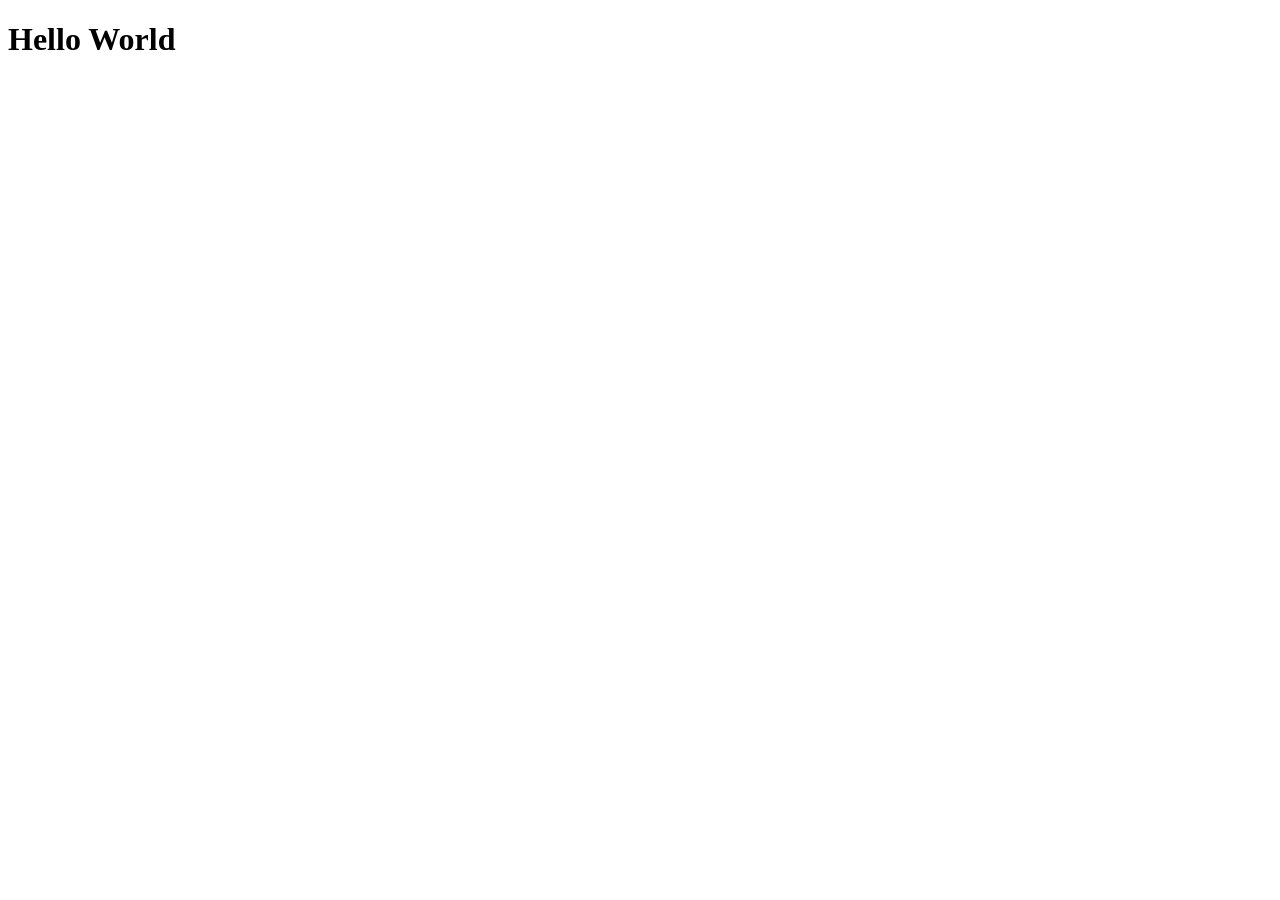
==== index.html @ ea43dd2e "Initial commit - hello world" ====
<!DOCTYPE html>
<html lang="en">
<head>
  <meta charset="UTF-8">
  <meta name="viewport" content="width=device-width, initial-scale=1.0">
  <title>ProgLeasingSite</title>
</head>
<body>
  <h1>Hello World</h1>
</body>
</html>
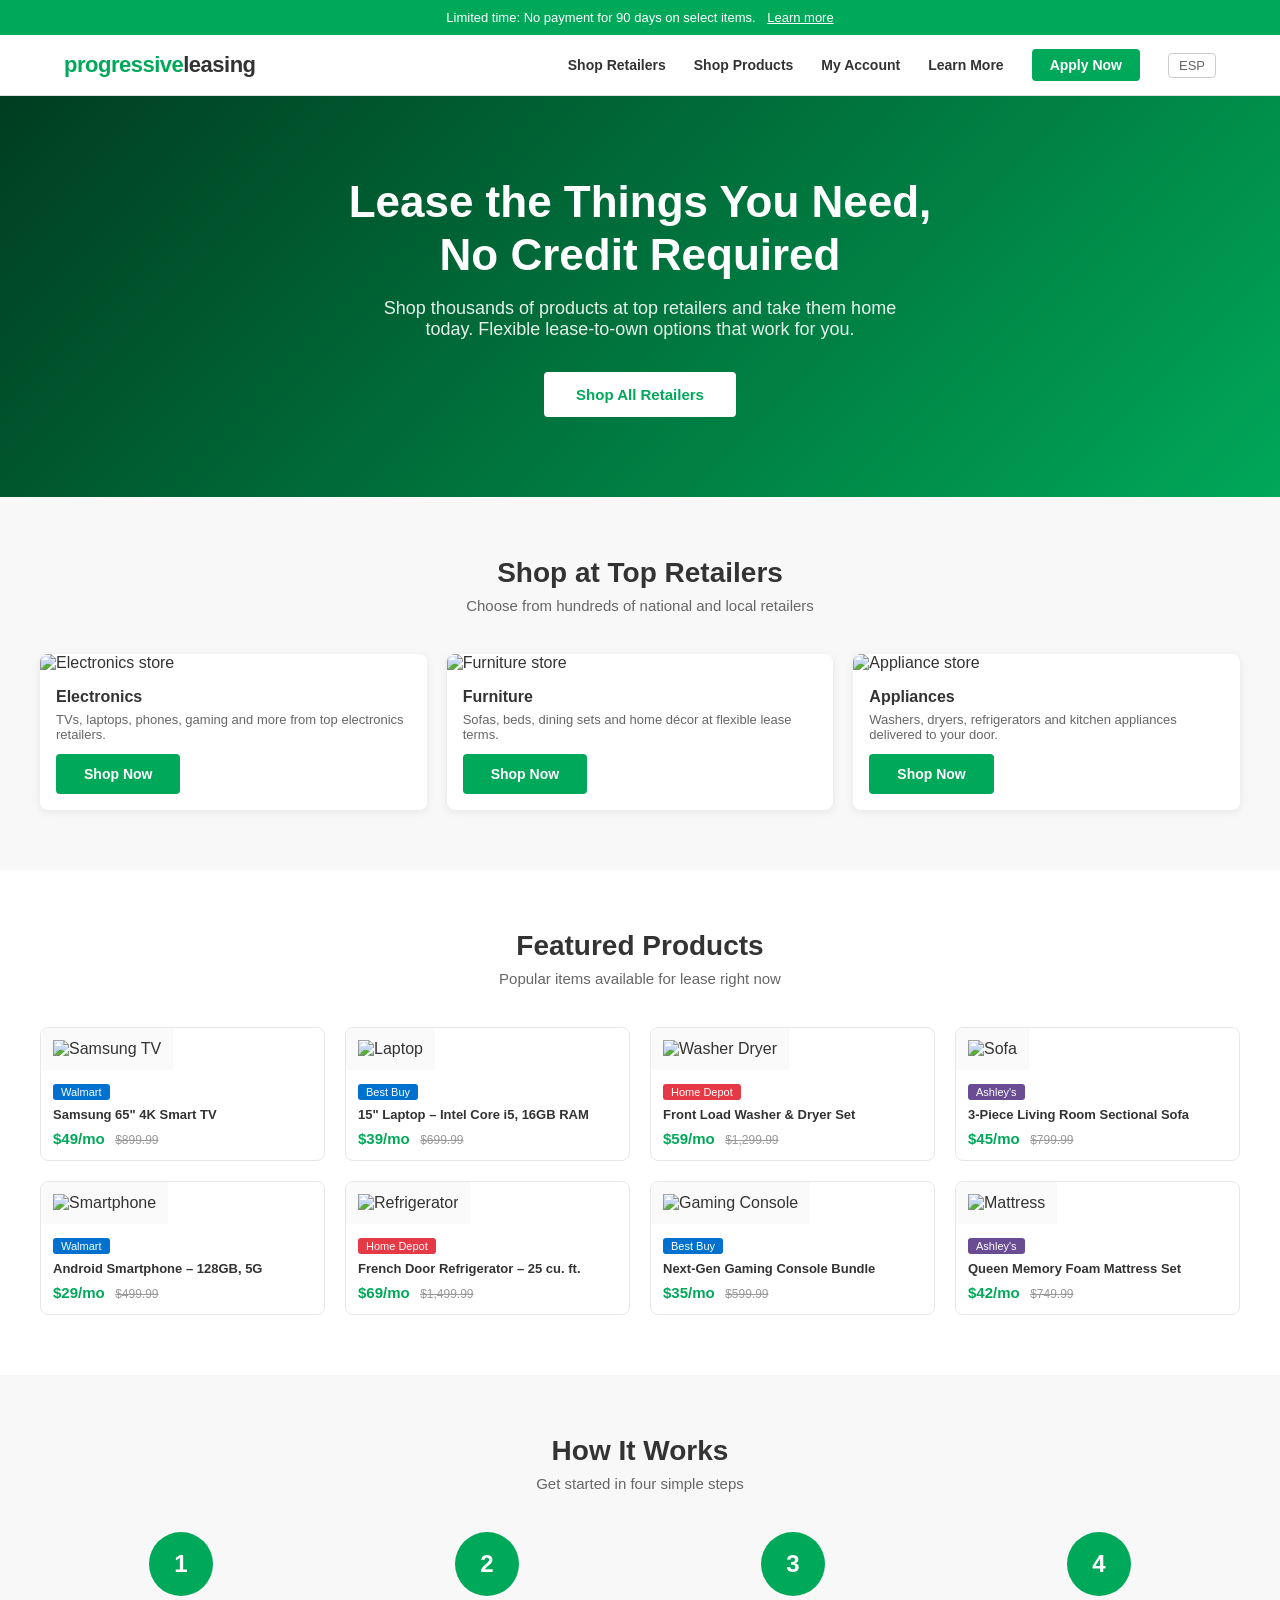
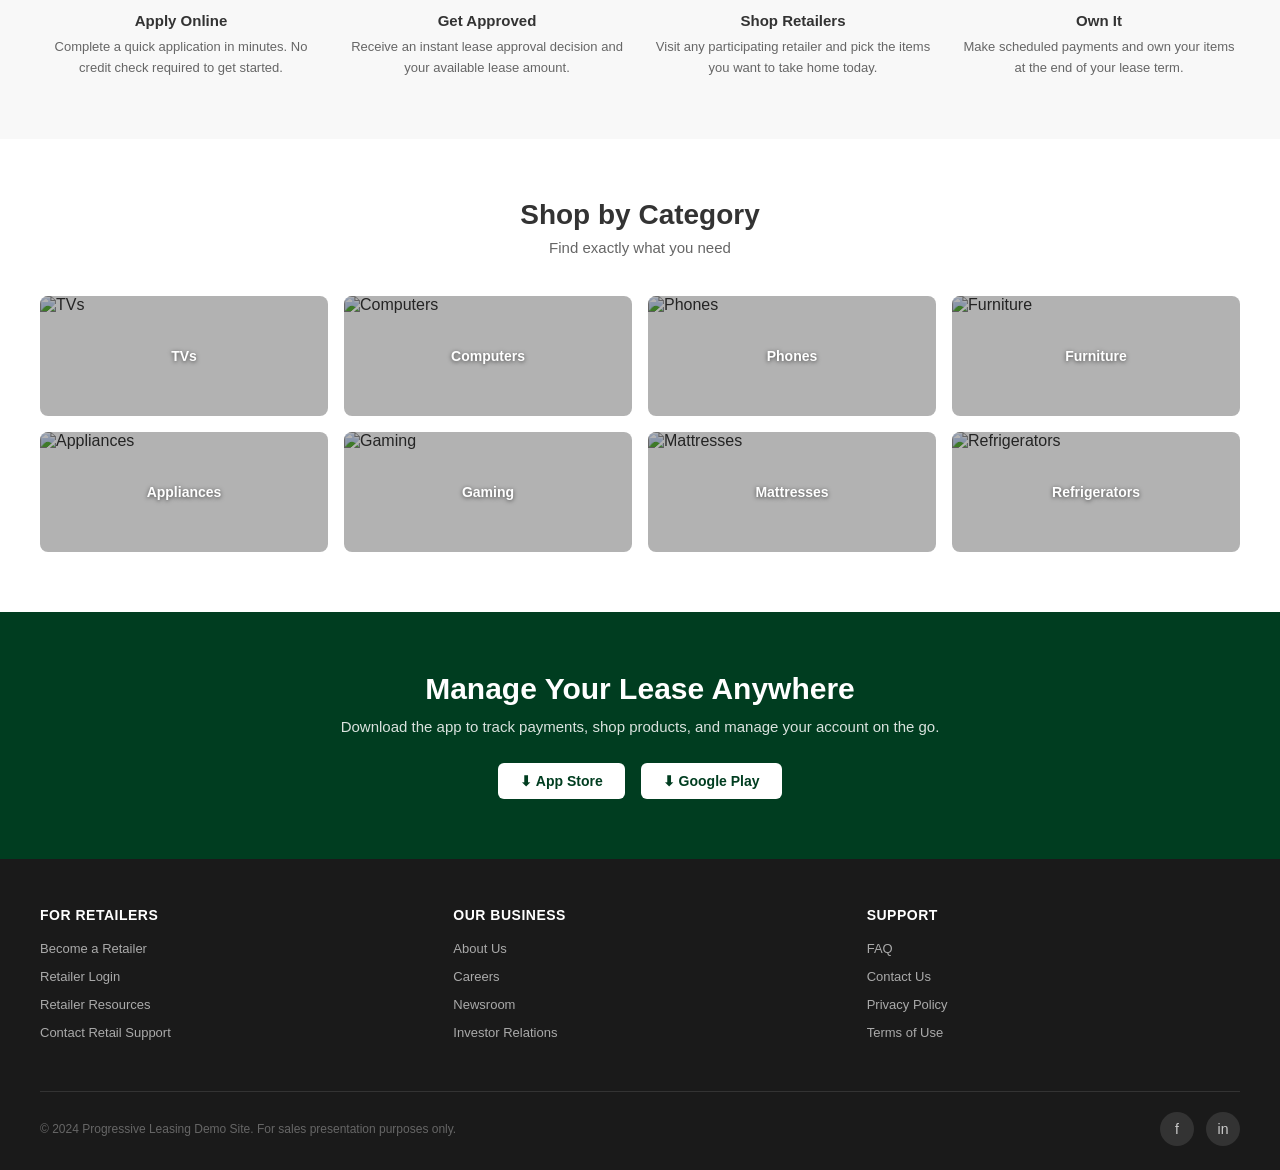
==== commit 3d2b16ea: "Add three-page demo site: homepage, retailers, and Samsung TV product page" ====
--- a/index.html
+++ b/index.html
@@ -3,9 +3,279 @@
 <head>
   <meta charset="UTF-8">
   <meta name="viewport" content="width=device-width, initial-scale=1.0">
-  <title>ProgLeasingSite</title>
+  <title>Progressive Leasing – Lease the Things You Need Today</title>
+  <link rel="stylesheet" href="styles.css">
 </head>
 <body>
-  <h1>Hello World</h1>
+
+  <!-- PROMO BANNER -->
+  <div class="promo-banner">
+    Limited time: No payment for 90 days on select items. <a href="#">Learn more</a>
+  </div>
+
+  <!-- HEADER -->
+  <header>
+    <div class="header-inner">
+      <div class="logo">progressive<span>leasing</span></div>
+      <nav>
+        <a href="retailers.html">Shop Retailers</a>
+        <a href="#">Shop Products</a>
+        <a href="#">My Account</a>
+        <a href="#">Learn More</a>
+        <a href="#" class="nav-cta">Apply Now</a>
+        <span class="lang-toggle">ESP</span>
+      </nav>
+    </div>
+  </header>
+
+  <!-- HERO -->
+  <section class="hero">
+    <h1>Lease the Things You Need,<br>No Credit Required</h1>
+    <p>Shop thousands of products at top retailers and take them home today. Flexible lease-to-own options that work for you.</p>
+    <a href="retailers.html" class="btn-primary">Shop All Retailers</a>
+  </section>
+
+  <!-- FEATURED RETAILERS -->
+  <section class="retailers-section">
+    <div class="section-inner">
+      <h2 class="section-title">Shop at Top Retailers</h2>
+      <p class="section-subtitle">Choose from hundreds of national and local retailers</p>
+      <div class="retailer-cards">
+        <div class="retailer-card">
+          <img src="https://images.unsplash.com/photo-1556742049-0cfed4f6a45d?w=600&q=80" alt="Electronics store">
+          <div class="retailer-card-body">
+            <h3>Electronics</h3>
+            <p>TVs, laptops, phones, gaming and more from top electronics retailers.</p>
+            <a href="retailers.html" class="btn-green">Shop Now</a>
+          </div>
+        </div>
+        <div class="retailer-card">
+          <img src="https://images.unsplash.com/photo-1555041469-a586c61ea9bc?w=600&q=80" alt="Furniture store">
+          <div class="retailer-card-body">
+            <h3>Furniture</h3>
+            <p>Sofas, beds, dining sets and home décor at flexible lease terms.</p>
+            <a href="retailers.html" class="btn-green">Shop Now</a>
+          </div>
+        </div>
+        <div class="retailer-card">
+          <img src="https://images.unsplash.com/photo-1585771724684-38269d6639fd?w=600&q=80" alt="Appliance store">
+          <div class="retailer-card-body">
+            <h3>Appliances</h3>
+            <p>Washers, dryers, refrigerators and kitchen appliances delivered to your door.</p>
+            <a href="retailers.html" class="btn-green">Shop Now</a>
+          </div>
+        </div>
+      </div>
+    </div>
+  </section>
+
+  <!-- FEATURED PRODUCTS -->
+  <section>
+    <div class="section-inner">
+      <h2 class="section-title">Featured Products</h2>
+      <p class="section-subtitle">Popular items available for lease right now</p>
+      <div class="product-grid">
+        <a href="product-samsung-tv.html" class="product-card">
+          <img src="https://images.unsplash.com/photo-1593784991095-a205069470b6?w=400&q=80" alt="Samsung TV">
+          <div class="product-card-body">
+            <span class="retailer-badge">Walmart</span>
+            <h4>Samsung 65" 4K Smart TV</h4>
+            <span class="price">$49/mo</span>
+            <span class="original-price">$899.99</span>
+          </div>
+        </a>
+        <div class="product-card">
+          <img src="https://images.unsplash.com/photo-1496181133206-80ce9b88a853?w=400&q=80" alt="Laptop">
+          <div class="product-card-body">
+            <span class="retailer-badge">Best Buy</span>
+            <h4>15" Laptop – Intel Core i5, 16GB RAM</h4>
+            <span class="price">$39/mo</span>
+            <span class="original-price">$699.99</span>
+          </div>
+        </div>
+        <div class="product-card">
+          <img src="https://images.unsplash.com/photo-1585771724684-38269d6639fd?w=400&q=80" alt="Washer Dryer">
+          <div class="product-card-body">
+            <span class="retailer-badge" style="background:#e63946;">Home Depot</span>
+            <h4>Front Load Washer & Dryer Set</h4>
+            <span class="price">$59/mo</span>
+            <span class="original-price">$1,299.99</span>
+          </div>
+        </div>
+        <div class="product-card">
+          <img src="https://images.unsplash.com/photo-1555041469-a586c61ea9bc?w=400&q=80" alt="Sofa">
+          <div class="product-card-body">
+            <span class="retailer-badge" style="background:#6a4c93;">Ashley's</span>
+            <h4>3-Piece Living Room Sectional Sofa</h4>
+            <span class="price">$45/mo</span>
+            <span class="original-price">$799.99</span>
+          </div>
+        </div>
+        <div class="product-card">
+          <img src="https://images.unsplash.com/photo-1511707171634-5f897ff02aa9?w=400&q=80" alt="Smartphone">
+          <div class="product-card-body">
+            <span class="retailer-badge">Walmart</span>
+            <h4>Android Smartphone – 128GB, 5G</h4>
+            <span class="price">$29/mo</span>
+            <span class="original-price">$499.99</span>
+          </div>
+        </div>
+        <div class="product-card">
+          <img src="https://images.unsplash.com/photo-1600585152220-90363fe7e115?w=400&q=80" alt="Refrigerator">
+          <div class="product-card-body">
+            <span class="retailer-badge" style="background:#e63946;">Home Depot</span>
+            <h4>French Door Refrigerator – 25 cu. ft.</h4>
+            <span class="price">$69/mo</span>
+            <span class="original-price">$1,499.99</span>
+          </div>
+        </div>
+        <div class="product-card">
+          <img src="https://images.unsplash.com/photo-1593642632559-0c6d3fc62b89?w=400&q=80" alt="Gaming Console">
+          <div class="product-card-body">
+            <span class="retailer-badge">Best Buy</span>
+            <h4>Next-Gen Gaming Console Bundle</h4>
+            <span class="price">$35/mo</span>
+            <span class="original-price">$599.99</span>
+          </div>
+        </div>
+        <div class="product-card">
+          <img src="https://images.unsplash.com/photo-1505693416388-ac5ce068fe85?w=400&q=80" alt="Mattress">
+          <div class="product-card-body">
+            <span class="retailer-badge" style="background:#6a4c93;">Ashley's</span>
+            <h4>Queen Memory Foam Mattress Set</h4>
+            <span class="price">$42/mo</span>
+            <span class="original-price">$749.99</span>
+          </div>
+        </div>
+      </div>
+    </div>
+  </section>
+
+  <!-- HOW IT WORKS -->
+  <section class="how-it-works">
+    <div class="section-inner">
+      <h2 class="section-title">How It Works</h2>
+      <p class="section-subtitle">Get started in four simple steps</p>
+      <div class="steps">
+        <div class="step">
+          <div class="step-icon">1</div>
+          <h3>Apply Online</h3>
+          <p>Complete a quick application in minutes. No credit check required to get started.</p>
+        </div>
+        <div class="step">
+          <div class="step-icon">2</div>
+          <h3>Get Approved</h3>
+          <p>Receive an instant lease approval decision and your available lease amount.</p>
+        </div>
+        <div class="step">
+          <div class="step-icon">3</div>
+          <h3>Shop Retailers</h3>
+          <p>Visit any participating retailer and pick the items you want to take home today.</p>
+        </div>
+        <div class="step">
+          <div class="step-icon">4</div>
+          <h3>Own It</h3>
+          <p>Make scheduled payments and own your items at the end of your lease term.</p>
+        </div>
+      </div>
+    </div>
+  </section>
+
+  <!-- CATEGORIES -->
+  <section>
+    <div class="section-inner">
+      <h2 class="section-title">Shop by Category</h2>
+      <p class="section-subtitle">Find exactly what you need</p>
+      <div class="categories">
+        <div class="category-tile">
+          <img src="https://images.unsplash.com/photo-1593784991095-a205069470b6?w=400&q=80" alt="TVs">
+          <div class="overlay">TVs</div>
+        </div>
+        <div class="category-tile">
+          <img src="https://images.unsplash.com/photo-1496181133206-80ce9b88a853?w=400&q=80" alt="Computers">
+          <div class="overlay">Computers</div>
+        </div>
+        <div class="category-tile">
+          <img src="https://images.unsplash.com/photo-1511707171634-5f897ff02aa9?w=400&q=80" alt="Phones">
+          <div class="overlay">Phones</div>
+        </div>
+        <div class="category-tile">
+          <img src="https://images.unsplash.com/photo-1555041469-a586c61ea9bc?w=400&q=80" alt="Furniture">
+          <div class="overlay">Furniture</div>
+        </div>
+        <div class="category-tile">
+          <img src="https://images.unsplash.com/photo-1585771724684-38269d6639fd?w=400&q=80" alt="Appliances">
+          <div class="overlay">Appliances</div>
+        </div>
+        <div class="category-tile">
+          <img src="https://images.unsplash.com/photo-1593642632559-0c6d3fc62b89?w=400&q=80" alt="Gaming">
+          <div class="overlay">Gaming</div>
+        </div>
+        <div class="category-tile">
+          <img src="https://images.unsplash.com/photo-1505693416388-ac5ce068fe85?w=400&q=80" alt="Mattresses">
+          <div class="overlay">Mattresses</div>
+        </div>
+        <div class="category-tile">
+          <img src="https://images.unsplash.com/photo-1600585152220-90363fe7e115?w=400&q=80" alt="Refrigerators">
+          <div class="overlay">Refrigerators</div>
+        </div>
+      </div>
+    </div>
+  </section>
+
+  <!-- APP PROMO -->
+  <section class="app-promo">
+    <div class="section-inner">
+      <h2>Manage Your Lease Anywhere</h2>
+      <p>Download the app to track payments, shop products, and manage your account on the go.</p>
+      <div class="app-buttons">
+        <a href="#" class="app-btn">&#x2B07; App Store</a>
+        <a href="#" class="app-btn">&#x2B07; Google Play</a>
+      </div>
+    </div>
+  </section>
+
+  <!-- FOOTER -->
+  <footer>
+    <div class="footer-inner">
+      <div class="footer-grid">
+        <div class="footer-col">
+          <h4>For Retailers</h4>
+          <ul>
+            <li><a href="#">Become a Retailer</a></li>
+            <li><a href="#">Retailer Login</a></li>
+            <li><a href="#">Retailer Resources</a></li>
+            <li><a href="#">Contact Retail Support</a></li>
+          </ul>
+        </div>
+        <div class="footer-col">
+          <h4>Our Business</h4>
+          <ul>
+            <li><a href="#">About Us</a></li>
+            <li><a href="#">Careers</a></li>
+            <li><a href="#">Newsroom</a></li>
+            <li><a href="#">Investor Relations</a></li>
+          </ul>
+        </div>
+        <div class="footer-col">
+          <h4>Support</h4>
+          <ul>
+            <li><a href="#">FAQ</a></li>
+            <li><a href="#">Contact Us</a></li>
+            <li><a href="#">Privacy Policy</a></li>
+            <li><a href="#">Terms of Use</a></li>
+          </ul>
+        </div>
+      </div>
+      <div class="footer-bottom">
+        <p>&copy; 2024 Progressive Leasing Demo Site. For sales presentation purposes only.</p>
+        <div class="social-links">
+          <a href="#">f</a>
+          <a href="#">in</a>
+        </div>
+      </div>
+    </div>
+  </footer>
+
 </body>
 </html>
--- a/styles.css
+++ b/styles.css
@@ -0,0 +1,771 @@
+* {
+  box-sizing: border-box;
+  margin: 0;
+  padding: 0;
+}
+
+body {
+  font-family: 'Helvetica Neue', Arial, sans-serif;
+  color: #333;
+  background: #fff;
+}
+
+a {
+  text-decoration: none;
+  color: inherit;
+}
+
+/* ── HEADER ── */
+header {
+  background: #fff;
+  border-bottom: 1px solid #e0e0e0;
+  position: sticky;
+  top: 0;
+  z-index: 100;
+}
+
+.header-inner {
+  max-width: 1200px;
+  margin: 0 auto;
+  display: flex;
+  align-items: center;
+  justify-content: space-between;
+  padding: 14px 24px;
+}
+
+.logo {
+  font-size: 22px;
+  font-weight: 800;
+  color: #00a859;
+  letter-spacing: -0.5px;
+}
+
+.logo span {
+  color: #333;
+}
+
+nav {
+  display: flex;
+  gap: 28px;
+  align-items: center;
+}
+
+nav a {
+  font-size: 14px;
+  font-weight: 600;
+  color: #333;
+  transition: color 0.2s;
+}
+
+nav a:hover {
+  color: #00a859;
+}
+
+.nav-cta {
+  background: #00a859;
+  color: #fff !important;
+  padding: 8px 18px;
+  border-radius: 4px;
+  font-size: 14px;
+  font-weight: 600;
+}
+
+.nav-cta:hover {
+  background: #008f4a !important;
+  color: #fff !important;
+}
+
+.lang-toggle {
+  font-size: 13px;
+  color: #666;
+  cursor: pointer;
+  border: 1px solid #ccc;
+  padding: 4px 10px;
+  border-radius: 4px;
+}
+
+/* ── PROMO BANNER ── */
+.promo-banner {
+  background: #00a859;
+  color: #fff;
+  text-align: center;
+  padding: 10px;
+  font-size: 13px;
+  font-weight: 500;
+}
+
+.promo-banner a {
+  color: #fff;
+  text-decoration: underline;
+  margin-left: 8px;
+}
+
+/* ── HERO ── */
+.hero {
+  background: linear-gradient(135deg, #003d20 0%, #00a859 100%);
+  color: #fff;
+  padding: 80px 24px;
+  text-align: center;
+}
+
+.hero h1 {
+  font-size: 44px;
+  font-weight: 800;
+  margin-bottom: 16px;
+  line-height: 1.2;
+}
+
+.hero p {
+  font-size: 18px;
+  margin-bottom: 32px;
+  opacity: 0.9;
+  max-width: 560px;
+  margin-left: auto;
+  margin-right: auto;
+}
+
+.btn-primary {
+  display: inline-block;
+  background: #fff;
+  color: #00a859;
+  padding: 14px 32px;
+  border-radius: 4px;
+  font-weight: 700;
+  font-size: 15px;
+  transition: background 0.2s;
+}
+
+.btn-primary:hover {
+  background: #f0f0f0;
+}
+
+.btn-green {
+  display: inline-block;
+  background: #00a859;
+  color: #fff;
+  padding: 12px 28px;
+  border-radius: 4px;
+  font-weight: 700;
+  font-size: 14px;
+  transition: background 0.2s;
+}
+
+.btn-green:hover {
+  background: #008f4a;
+}
+
+.btn-outline {
+  display: inline-block;
+  border: 2px solid #00a859;
+  color: #00a859;
+  padding: 10px 24px;
+  border-radius: 4px;
+  font-weight: 600;
+  font-size: 14px;
+  transition: all 0.2s;
+}
+
+.btn-outline:hover {
+  background: #00a859;
+  color: #fff;
+}
+
+/* ── SECTION SHARED ── */
+section {
+  padding: 60px 24px;
+}
+
+.section-inner {
+  max-width: 1200px;
+  margin: 0 auto;
+}
+
+.section-title {
+  font-size: 28px;
+  font-weight: 700;
+  margin-bottom: 8px;
+  text-align: center;
+}
+
+.section-subtitle {
+  font-size: 15px;
+  color: #666;
+  text-align: center;
+  margin-bottom: 40px;
+}
+
+/* ── FEATURED RETAILERS ── */
+.retailers-section {
+  background: #f8f8f8;
+}
+
+.retailer-cards {
+  display: grid;
+  grid-template-columns: repeat(3, 1fr);
+  gap: 20px;
+}
+
+.retailer-card {
+  background: #fff;
+  border-radius: 8px;
+  overflow: hidden;
+  box-shadow: 0 2px 8px rgba(0,0,0,0.08);
+  transition: transform 0.2s, box-shadow 0.2s;
+}
+
+.retailer-card:hover {
+  transform: translateY(-3px);
+  box-shadow: 0 6px 18px rgba(0,0,0,0.12);
+}
+
+.retailer-card img {
+  width: 100%;
+  height: 160px;
+  object-fit: cover;
+}
+
+.retailer-card-body {
+  padding: 16px;
+}
+
+.retailer-card-body h3 {
+  font-size: 16px;
+  font-weight: 700;
+  margin-bottom: 6px;
+}
+
+.retailer-card-body p {
+  font-size: 13px;
+  color: #666;
+  margin-bottom: 12px;
+}
+
+/* ── PRODUCT GRID ── */
+.product-grid {
+  display: grid;
+  grid-template-columns: repeat(4, 1fr);
+  gap: 20px;
+}
+
+.product-card {
+  border: 1px solid #e8e8e8;
+  border-radius: 8px;
+  overflow: hidden;
+  transition: box-shadow 0.2s;
+}
+
+.product-card:hover {
+  box-shadow: 0 4px 16px rgba(0,0,0,0.1);
+}
+
+.product-card img {
+  width: 100%;
+  height: 180px;
+  object-fit: contain;
+  padding: 12px;
+  background: #fafafa;
+}
+
+.product-card-body {
+  padding: 12px;
+}
+
+.product-card-body .retailer-badge {
+  font-size: 11px;
+  color: #fff;
+  background: #0071ce;
+  padding: 2px 8px;
+  border-radius: 3px;
+  display: inline-block;
+  margin-bottom: 6px;
+}
+
+.product-card-body h4 {
+  font-size: 13px;
+  font-weight: 600;
+  margin-bottom: 6px;
+  line-height: 1.4;
+}
+
+.product-card-body .price {
+  font-size: 15px;
+  font-weight: 700;
+  color: #00a859;
+}
+
+.product-card-body .original-price {
+  font-size: 12px;
+  color: #999;
+  text-decoration: line-through;
+  margin-left: 6px;
+}
+
+/* ── HOW IT WORKS ── */
+.how-it-works {
+  background: #f8f8f8;
+}
+
+.steps {
+  display: grid;
+  grid-template-columns: repeat(4, 1fr);
+  gap: 24px;
+  text-align: center;
+}
+
+.step-icon {
+  width: 64px;
+  height: 64px;
+  background: #00a859;
+  border-radius: 50%;
+  display: flex;
+  align-items: center;
+  justify-content: center;
+  margin: 0 auto 16px;
+  font-size: 24px;
+  color: #fff;
+  font-weight: 700;
+}
+
+.step h3 {
+  font-size: 15px;
+  font-weight: 700;
+  margin-bottom: 8px;
+}
+
+.step p {
+  font-size: 13px;
+  color: #666;
+  line-height: 1.6;
+}
+
+/* ── CATEGORY TILES ── */
+.categories {
+  display: grid;
+  grid-template-columns: repeat(4, 1fr);
+  gap: 16px;
+}
+
+.category-tile {
+  border-radius: 8px;
+  overflow: hidden;
+  position: relative;
+  cursor: pointer;
+  height: 120px;
+  display: flex;
+  align-items: center;
+  justify-content: center;
+}
+
+.category-tile img {
+  width: 100%;
+  height: 100%;
+  object-fit: cover;
+  position: absolute;
+  top: 0;
+  left: 0;
+}
+
+.category-tile .overlay {
+  position: relative;
+  z-index: 2;
+  color: #fff;
+  font-weight: 700;
+  font-size: 14px;
+  text-shadow: 0 1px 4px rgba(0,0,0,0.6);
+  background: rgba(0,0,0,0.3);
+  width: 100%;
+  height: 100%;
+  display: flex;
+  align-items: center;
+  justify-content: center;
+}
+
+/* ── APP PROMO ── */
+.app-promo {
+  background: #003d20;
+  color: #fff;
+  text-align: center;
+}
+
+.app-promo h2 {
+  font-size: 30px;
+  font-weight: 700;
+  margin-bottom: 12px;
+}
+
+.app-promo p {
+  font-size: 15px;
+  opacity: 0.85;
+  margin-bottom: 28px;
+}
+
+.app-buttons {
+  display: flex;
+  gap: 16px;
+  justify-content: center;
+  flex-wrap: wrap;
+}
+
+.app-btn {
+  background: #fff;
+  color: #003d20;
+  padding: 10px 22px;
+  border-radius: 6px;
+  font-weight: 700;
+  font-size: 14px;
+  display: flex;
+  align-items: center;
+  gap: 8px;
+}
+
+/* ── RETAILERS PAGE ── */
+.retailers-grid {
+  display: grid;
+  grid-template-columns: repeat(4, 1fr);
+  gap: 24px;
+  margin-bottom: 40px;
+}
+
+.retailer-logo-card {
+  border: 1px solid #e8e8e8;
+  border-radius: 8px;
+  padding: 28px 16px;
+  display: flex;
+  align-items: center;
+  justify-content: center;
+  background: #fff;
+  transition: box-shadow 0.2s;
+  min-height: 110px;
+}
+
+.retailer-logo-card:hover {
+  box-shadow: 0 4px 16px rgba(0,0,0,0.1);
+}
+
+.retailer-logo-card span {
+  font-size: 18px;
+  font-weight: 700;
+  color: #333;
+}
+
+.search-bar {
+  display: flex;
+  max-width: 480px;
+  margin: 0 auto 40px;
+}
+
+.search-bar input {
+  flex: 1;
+  padding: 12px 16px;
+  border: 1px solid #ccc;
+  border-right: none;
+  border-radius: 4px 0 0 4px;
+  font-size: 14px;
+  outline: none;
+}
+
+.search-bar button {
+  background: #00a859;
+  color: #fff;
+  border: none;
+  padding: 12px 20px;
+  border-radius: 0 4px 4px 0;
+  cursor: pointer;
+  font-weight: 600;
+}
+
+/* ── PRODUCT DETAIL PAGE ── */
+.product-detail {
+  padding: 40px 24px;
+}
+
+.product-detail-inner {
+  max-width: 1200px;
+  margin: 0 auto;
+  display: grid;
+  grid-template-columns: 1fr 1fr;
+  gap: 48px;
+  align-items: start;
+}
+
+.product-images {
+  display: flex;
+  flex-direction: column;
+  gap: 12px;
+}
+
+.product-main-image {
+  border: 1px solid #e8e8e8;
+  border-radius: 8px;
+  overflow: hidden;
+  background: #fafafa;
+  display: flex;
+  align-items: center;
+  justify-content: center;
+  padding: 24px;
+  min-height: 380px;
+}
+
+.product-main-image img {
+  max-width: 100%;
+  max-height: 340px;
+  object-fit: contain;
+}
+
+.product-thumbs {
+  display: flex;
+  gap: 10px;
+}
+
+.product-thumbs img {
+  width: 72px;
+  height: 72px;
+  object-fit: contain;
+  border: 1px solid #e8e8e8;
+  border-radius: 6px;
+  padding: 4px;
+  cursor: pointer;
+}
+
+.product-thumbs img:hover {
+  border-color: #00a859;
+}
+
+.product-info h1 {
+  font-size: 24px;
+  font-weight: 700;
+  margin-bottom: 8px;
+  line-height: 1.3;
+}
+
+.product-info .brand {
+  font-size: 14px;
+  color: #666;
+  margin-bottom: 16px;
+}
+
+.availability-badge {
+  display: inline-block;
+  background: #0071ce;
+  color: #fff;
+  padding: 4px 12px;
+  border-radius: 4px;
+  font-size: 13px;
+  font-weight: 600;
+  margin-bottom: 20px;
+}
+
+.product-pricing {
+  margin-bottom: 24px;
+}
+
+.product-pricing .lease-label {
+  font-size: 13px;
+  color: #666;
+  margin-bottom: 4px;
+}
+
+.product-pricing .lease-amount {
+  font-size: 36px;
+  font-weight: 800;
+  color: #00a859;
+}
+
+.product-pricing .lease-period {
+  font-size: 14px;
+  color: #666;
+  margin-left: 4px;
+}
+
+.product-pricing .retail-price {
+  font-size: 14px;
+  color: #999;
+  margin-top: 4px;
+}
+
+.product-pricing .retail-price span {
+  text-decoration: line-through;
+}
+
+.lease-cta {
+  width: 100%;
+  background: #00a859;
+  color: #fff;
+  border: none;
+  padding: 16px;
+  border-radius: 6px;
+  font-size: 16px;
+  font-weight: 700;
+  cursor: pointer;
+  margin-bottom: 12px;
+  transition: background 0.2s;
+}
+
+.lease-cta:hover {
+  background: #008f4a;
+}
+
+.product-features {
+  margin-top: 28px;
+  border-top: 1px solid #e8e8e8;
+  padding-top: 20px;
+}
+
+.product-features h3 {
+  font-size: 16px;
+  font-weight: 700;
+  margin-bottom: 12px;
+}
+
+.product-features ul {
+  list-style: none;
+  padding: 0;
+}
+
+.product-features ul li {
+  font-size: 14px;
+  color: #555;
+  padding: 6px 0;
+  border-bottom: 1px solid #f0f0f0;
+  display: flex;
+  gap: 8px;
+}
+
+.product-features ul li::before {
+  content: "✓";
+  color: #00a859;
+  font-weight: 700;
+}
+
+/* ── RELATED PRODUCTS ── */
+.related-products {
+  background: #f8f8f8;
+  padding: 40px 24px;
+}
+
+.related-scroll {
+  display: flex;
+  gap: 16px;
+  overflow-x: auto;
+  padding-bottom: 12px;
+}
+
+.related-scroll::-webkit-scrollbar {
+  height: 4px;
+}
+
+.related-scroll::-webkit-scrollbar-thumb {
+  background: #ccc;
+  border-radius: 4px;
+}
+
+/* ── FOOTER ── */
+footer {
+  background: #1a1a1a;
+  color: #ccc;
+  padding: 48px 24px 24px;
+}
+
+.footer-inner {
+  max-width: 1200px;
+  margin: 0 auto;
+}
+
+.footer-grid {
+  display: grid;
+  grid-template-columns: repeat(3, 1fr);
+  gap: 40px;
+  margin-bottom: 40px;
+}
+
+.footer-col h4 {
+  font-size: 14px;
+  font-weight: 700;
+  color: #fff;
+  margin-bottom: 16px;
+  text-transform: uppercase;
+  letter-spacing: 0.5px;
+}
+
+.footer-col ul {
+  list-style: none;
+}
+
+.footer-col ul li {
+  margin-bottom: 10px;
+}
+
+.footer-col ul li a {
+  font-size: 13px;
+  color: #aaa;
+  transition: color 0.2s;
+}
+
+.footer-col ul li a:hover {
+  color: #fff;
+}
+
+.footer-bottom {
+  border-top: 1px solid #333;
+  padding-top: 20px;
+  display: flex;
+  justify-content: space-between;
+  align-items: center;
+  flex-wrap: wrap;
+  gap: 12px;
+}
+
+.footer-bottom p {
+  font-size: 12px;
+  color: #666;
+}
+
+.social-links {
+  display: flex;
+  gap: 12px;
+}
+
+.social-links a {
+  width: 34px;
+  height: 34px;
+  background: #333;
+  border-radius: 50%;
+  display: flex;
+  align-items: center;
+  justify-content: center;
+  font-size: 14px;
+  color: #ccc;
+  transition: background 0.2s;
+}
+
+.social-links a:hover {
+  background: #00a859;
+  color: #fff;
+}
+
+/* ── RESPONSIVE ── */
+@media (max-width: 768px) {
+  .retailer-cards,
+  .product-grid,
+  .steps,
+  .categories,
+  .retailers-grid {
+    grid-template-columns: repeat(2, 1fr);
+  }
+
+  .product-detail-inner {
+    grid-template-columns: 1fr;
+  }
+
+  .footer-grid {
+    grid-template-columns: 1fr;
+  }
+
+  .hero h1 {
+    font-size: 28px;
+  }
+
+  nav {
+    gap: 14px;
+  }
+}
